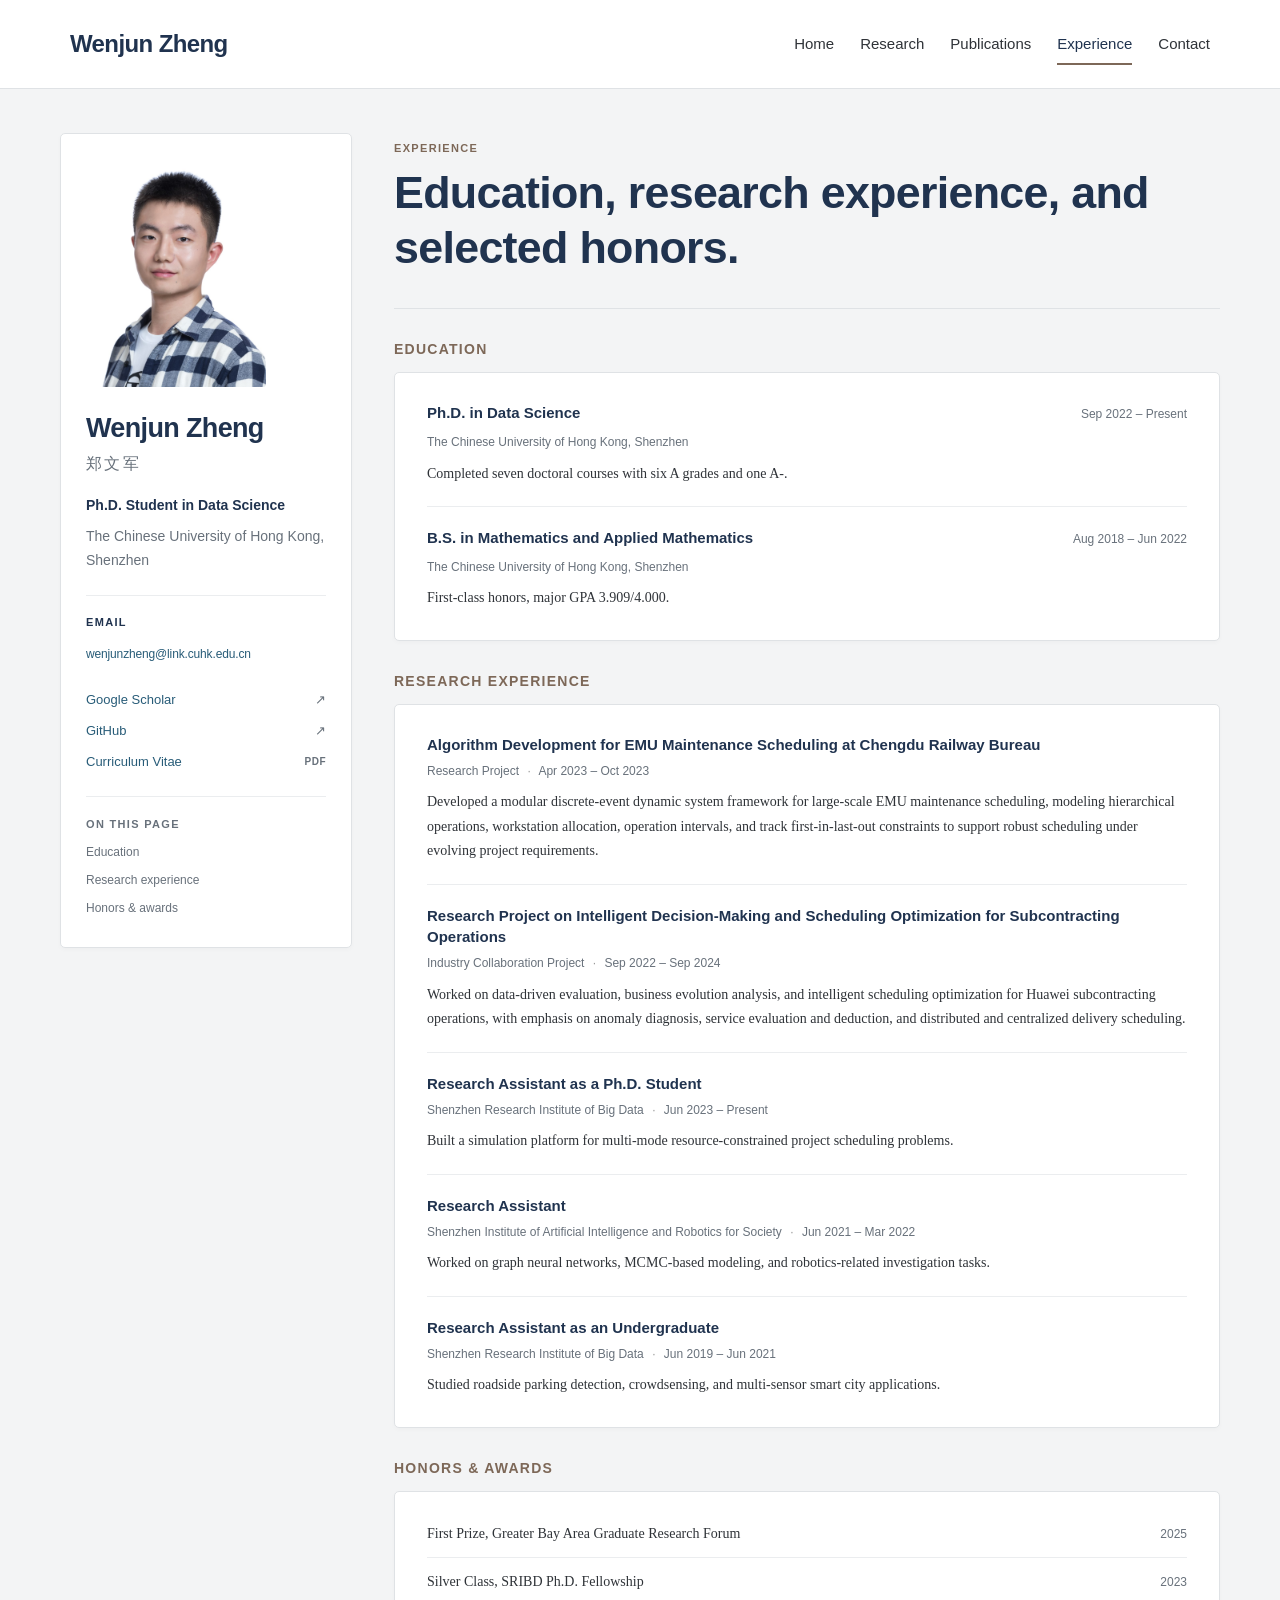
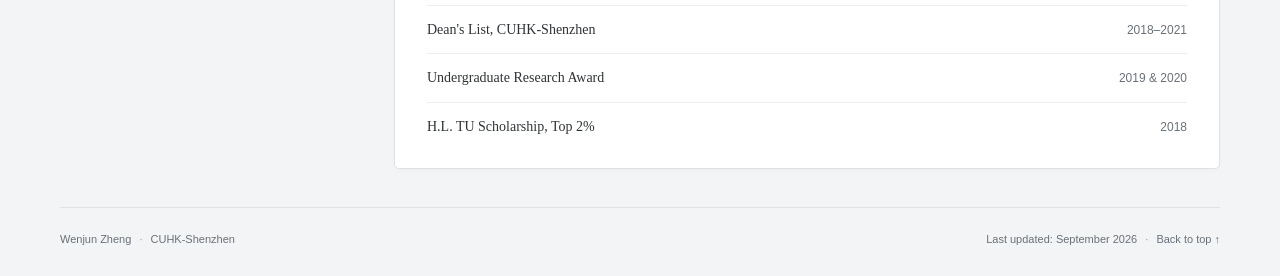
==== experience.html @ e7004875 "Streamline homepage with dedicated publication and experience pages" ====
<!DOCTYPE html>
<html lang="en">
<head>
  <meta charset="UTF-8">
  <meta name="viewport" content="width=device-width, initial-scale=1.0">
  <meta name="description" content="Education, research experience, and honors for Wenjun Zheng.">
  <title>Experience | Wenjun Zheng</title>
  <link rel="stylesheet" href="styles.css?v=20260928b">
</head>
<body id="top">
  <a class="skip-link" href="#main-content">Skip to content</a>
  <header class="site-header">
    <div class="header-inner">
      <a class="site-name" href="index.html">Wenjun Zheng</a>
      <nav class="site-nav" aria-label="Primary navigation">
        <a href="index.html">Home</a>
        <a href="project-apdpo.html">Research</a>
        <a href="publications.html">Publications</a>
        <a href="experience.html" aria-current="page">Experience</a>
        <a href="index.html#contact">Contact</a>
      </nav>
    </div>
  </header>

  <div class="page-shell">
    <div class="site-layout">
      <aside class="profile-card" aria-label="Profile">
        <div class="profile-summary">
          <img class="profile-photo" src="assets/wenjun-zheng.jpg" alt="Portrait of Wenjun Zheng" width="180" height="225">
          <div class="profile-identity">
            <h1 class="profile-name">Wenjun Zheng</h1>
            <p class="name-cn" lang="zh-CN">郑文军</p>
            <p class="profile-role">Ph.D. Student in Data Science</p>
            <p class="profile-affiliation">The Chinese University of Hong Kong, Shenzhen</p>
          </div>
        </div>
        <div class="profile-contact"><p class="eyebrow">Email</p><a class="email-link" href="mailto:wenjunzheng@link.cuhk.edu.cn">wenjunzheng@link.cuhk.edu.cn</a></div>
        <nav class="profile-links" aria-label="Academic profiles and CV">
          <a href="https://scholar.google.com/citations?user=0Aq3UvAAAAAJ&amp;hl=zh-CN" target="_blank" rel="noopener noreferrer">Google Scholar <span aria-hidden="true">↗</span></a>
          <a href="https://github.com/SimpleBoyGuy" target="_blank" rel="noopener noreferrer">GitHub <span aria-hidden="true">↗</span></a>
          <a href="assets/Wenjun_Zheng_CV.pdf" target="_blank" rel="noopener noreferrer">Curriculum Vitae <span class="link-format">PDF</span></a>
        </nav>
        <nav class="profile-contents" aria-label="On this page">
          <p class="eyebrow">On this page</p>
          <a href="#education">Education</a>
          <a href="#experience">Research experience</a>
          <a href="#honors">Honors &amp; awards</a>
        </nav>
      </aside>

      <main class="main-content" id="main-content" tabindex="-1">
        <section class="home-intro" aria-labelledby="page-title">
          <p class="eyebrow">Experience</p>
          <h1 id="page-title">Education, research experience, and selected honors.</h1>
        </section>

        <section class="content-section" id="education" aria-labelledby="education-title">
          <h2 class="section-label" id="education-title">Education</h2>
          <div class="card section-card entry-list">
            <article class="entry">
              <div class="entry-heading"><h3>Ph.D. in Data Science</h3><p class="entry-date">Sep 2022 – Present</p></div>
              <p class="entry-affiliation">The Chinese University of Hong Kong, Shenzhen</p>
              <p>Completed seven doctoral courses with six A grades and one A-.</p>
            </article>
            <article class="entry">
              <div class="entry-heading"><h3>B.S. in Mathematics and Applied Mathematics</h3><p class="entry-date">Aug 2018 – Jun 2022</p></div>
              <p class="entry-affiliation">The Chinese University of Hong Kong, Shenzhen</p>
              <p>First-class honors, major GPA 3.909/4.000.</p>
            </article>
          </div>
        </section>

        <section class="content-section" id="experience" aria-labelledby="experience-title">
          <h2 class="section-label" id="experience-title">Research Experience</h2>
          <div class="card section-card entry-list">
            <article class="entry">
              <h3>Algorithm Development for EMU Maintenance Scheduling at Chengdu Railway Bureau</h3>
              <p class="entry-affiliation">Research Project <span class="meta-separator">·</span> Apr 2023 – Oct 2023</p>
              <p>Developed a modular discrete-event dynamic system framework for large-scale EMU maintenance scheduling, modeling hierarchical operations, workstation allocation, operation intervals, and track first-in-last-out constraints to support robust scheduling under evolving project requirements.</p>
            </article>
            <article class="entry">
              <h3>Research Project on Intelligent Decision-Making and Scheduling Optimization for Subcontracting Operations</h3>
              <p class="entry-affiliation">Industry Collaboration Project <span class="meta-separator">·</span> Sep 2022 – Sep 2024</p>
              <p>Worked on data-driven evaluation, business evolution analysis, and intelligent scheduling optimization for Huawei subcontracting operations, with emphasis on anomaly diagnosis, service evaluation and deduction, and distributed and centralized delivery scheduling.</p>
            </article>
            <article class="entry">
              <h3>Research Assistant as a Ph.D. Student</h3>
              <p class="entry-affiliation">Shenzhen Research Institute of Big Data <span class="meta-separator">·</span> Jun 2023 – Present</p>
              <p>Built a simulation platform for multi-mode resource-constrained project scheduling problems.</p>
            </article>
            <article class="entry">
              <h3>Research Assistant</h3>
              <p class="entry-affiliation">Shenzhen Institute of Artificial Intelligence and Robotics for Society <span class="meta-separator">·</span> Jun 2021 – Mar 2022</p>
              <p>Worked on graph neural networks, MCMC-based modeling, and robotics-related investigation tasks.</p>
            </article>
            <article class="entry">
              <h3>Research Assistant as an Undergraduate</h3>
              <p class="entry-affiliation">Shenzhen Research Institute of Big Data <span class="meta-separator">·</span> Jun 2019 – Jun 2021</p>
              <p>Studied roadside parking detection, crowdsensing, and multi-sensor smart city applications.</p>
            </article>
          </div>
        </section>

        <section class="content-section" id="honors" aria-labelledby="honors-title">
          <h2 class="section-label" id="honors-title">Honors &amp; Awards</h2>
          <div class="card section-card">
            <ul class="dated-list">
              <li><span>First Prize, Greater Bay Area Graduate Research Forum</span><span class="list-date">2025</span></li>
              <li><span>Silver Class, SRIBD Ph.D. Fellowship</span><span class="list-date">2023</span></li>
              <li><span>Dean's List, CUHK-Shenzhen</span><span class="list-date">2018–2021</span></li>
              <li><span>Undergraduate Research Award</span><span class="list-date">2019 &amp; 2020</span></li>
              <li><span>H.L. TU Scholarship, Top 2%</span><span class="list-date">2018</span></li>
            </ul>
          </div>
        </section>
      </main>
    </div>
    <footer class="site-footer">
      <p>Wenjun Zheng <span class="meta-separator">·</span> CUHK-Shenzhen</p>
      <p>Last updated: September 2026 <span class="meta-separator">·</span> <a href="#top">Back to top ↑</a></p>
    </footer>
  </div>
</body>
</html>
---- styles.css ----
:root {
  color-scheme: light;
  --background: #f3f4f5;
  --paper: #ffffff;
  --text: #2f3338;
  --heading: #20334f;
  --muted: #68717b;
  --accent: #7d6858;
  --link: #285c78;
  --line: #dfe2e5;
  --soft-line: #ebedef;
  --sans: -apple-system, BlinkMacSystemFont, "Segoe UI", Arial, "Microsoft YaHei", sans-serif;
  --serif: Charter, "Bitstream Charter", "Sitka Text", Cambria, Georgia, serif;
}

* { box-sizing: border-box; }
html { scroll-behavior: smooth; scroll-padding-top: 24px; }
body { margin: 0; background: var(--background); color: var(--text); font: 17px/1.8 var(--serif); }
img { display: block; max-width: 100%; }
a { color: var(--link); text-decoration: none; text-underline-offset: 3px; }
a:hover { text-decoration: underline; }
a:focus-visible { outline: 2px solid var(--accent); outline-offset: 5px; border-radius: 2px; }
p { margin: 0 0 16px; }
p:last-child { margin-bottom: 0; }
h1, h2, h3 { color: var(--heading); font-family: var(--sans); line-height: 1.4; }
h1, h2, h3, figure { margin: 0; }
h3 { font-size: 17px; font-weight: 600; }
strong { font-weight: 700; }
section[id], main[id] { scroll-margin-top: 24px; }

.skip-link { position: absolute; z-index: 10; left: 20px; top: -80px; padding: 10px 16px; color: var(--heading); background: white; border: 2px solid var(--accent); font-family: var(--sans); }
.skip-link:focus { top: 10px; }
.sr-only { position: absolute; width: 1px; height: 1px; padding: 0; overflow: hidden; clip-path: inset(50%); white-space: nowrap; border: 0; }

.site-header { background: var(--paper); border-bottom: 1px solid var(--line); }
.header-inner { width: min(1140px, calc(100% - 64px)); min-height: 88px; margin: 0 auto; display: flex; align-items: center; justify-content: space-between; gap: 20px 40px; }
.site-name { font: 700 24px/1.4 var(--sans); letter-spacing: -.6px; color: var(--heading); white-space: nowrap; }
.site-name:hover { text-decoration: none; }
.site-nav { display: flex; flex-wrap: wrap; align-items: center; gap: 8px 26px; font: 500 15px/1.5 var(--sans); }
.site-nav a { padding: 10px 0 8px; color: var(--text); border-bottom: 2px solid transparent; }
.site-nav a:hover, .site-nav a[aria-current="page"] { color: var(--heading); border-bottom-color: var(--accent); text-decoration: none; }
.page-shell { width: min(1160px, calc(100% - 64px)); margin: 0 auto; padding: 44px 0 26px; }
.site-layout { display: grid; grid-template-columns: 292px minmax(0, 1fr); gap: 42px; align-items: start; }
.main-content { min-width: 0; }
.card, .profile-card { background: var(--paper); border: 1px solid var(--line); border-radius: 5px; box-shadow: 0 2px 5px rgba(25, 39, 52, .025); }
.profile-card { padding: 28px 25px; position: sticky; top: 28px; font-family: var(--sans); }
.profile-photo { width: 180px; height: 225px; object-fit: cover; object-position: center 28%; border-radius: 3px; margin-bottom: 23px; }
.profile-name { font-size: 27px; letter-spacing: -.65px; font-weight: 700; }
.name-cn { margin: 2px 0 15px; font-size: 16px; color: var(--muted); letter-spacing: .15em; }
.profile-role { margin-bottom: 9px; font-size: 14px; line-height: 1.6; color: var(--heading); font-weight: 600; }
.profile-affiliation { color: var(--muted); font-size: 14px; line-height: 1.7; }
.profile-contact { margin-top: 22px; padding-top: 18px; border-top: 1px solid var(--soft-line); }
.eyebrow { color: var(--accent); font: 700 11px/1.5 var(--sans); letter-spacing: .12em; text-transform: uppercase; margin: 0 0 8px; }
.profile-contact .eyebrow { color: var(--heading); }
.email-link { overflow-wrap: anywhere; }
.profile-contact .email-link { font-size: 12px; letter-spacing: -.15px; }
.profile-links { display: grid; gap: 8px; margin-top: 19px; font-size: 13px; }
.profile-links a { display: flex; gap: 10px; align-items: center; justify-content: space-between; }
.profile-links a > span { color: var(--muted); }
.link-format { font: 600 10px/1.4 var(--sans); letter-spacing: .05em; }
.profile-contents { display: grid; gap: 6px; margin-top: 22px; padding-top: 19px; border-top: 1px solid var(--soft-line); }
.profile-contents .eyebrow { margin-bottom: 4px; color: var(--muted); }
.profile-contents a { color: var(--muted); font-size: 12px; }

.content-section + .content-section { margin-top: 30px; }
.section-label { font: 700 14px/1.5 var(--sans); letter-spacing: .09em; color: var(--accent); text-transform: uppercase; margin: 0 0 12px; }
.section-card { padding: 29px 32px; }
.home-intro { padding: 7px 0 32px; border-bottom: 1px solid var(--line); }
.home-intro h1 { max-width: 780px; color: var(--heading); font: 600 clamp(2rem, 4vw, 2.8rem)/1.25 var(--sans); letter-spacing: -.7px; }
.home-intro + .content-section { margin-top: 30px; }
.highlight-list { margin: 0; padding-left: 22px; }
.highlight-list li + li { margin-top: 16px; }
.highlight-list a { margin-left: 6px; font: 600 13px/1.6 var(--sans); }
.see-also-grid { display: grid; grid-template-columns: 1fr 1fr; gap: 0 28px; padding-top: 0; padding-bottom: 0; }
.see-also-item { display: flex; flex-direction: column; gap: 4px; padding: 20px 0; border-bottom: 1px solid var(--soft-line); font-family: var(--sans); }
.see-also-item strong { color: var(--heading); font-size: 15px; }
.see-also-item span { color: var(--muted); font-size: 13px; }
.card-title { font-size: 22px; font-weight: 650; margin-bottom: 15px; letter-spacing: -.4px; }
.research-note { margin-top: 22px; border-left: 2px solid #bda578; padding: 2px 0 2px 17px; font-style: italic; color: var(--muted); font-size: 15px; }
.interest-list { list-style: none; padding: 0; margin: 19px 0 25px; display: grid; grid-template-columns: 1fr 1fr; gap: 12px 24px; color: var(--heading); font: 500 13px/1.55 var(--sans); }
.interest-list li { border-left: 2px solid #c9b58e; padding-left: 12px; }
.featured-project { border-top: 1px solid var(--line); padding-top: 24px; display: grid; grid-template-columns: 180px minmax(0, 1fr); align-items: center; gap: 24px; }
.project-thumbnail { display: block; padding: 7px; border: 1px solid var(--line); border-radius: 3px; background: white; }
.project-thumbnail img { width: 100%; height: auto; }
.featured-project .eyebrow { font-size: 10px; margin-bottom: 5px; }
.featured-project h3 { font-size: 18px; margin-bottom: 8px; }
.featured-project h3 a { color: var(--heading); }
.featured-project p:not(.eyebrow) { color: var(--muted); font-size: 14px; line-height: 1.65; margin-bottom: 12px; }
.text-links { display: flex; flex-wrap: wrap; gap: 8px 22px; font: 600 12px/1.8 var(--sans); }
.text-links .link-format { margin-left: 3px; }
.section-heading { display: flex; flex-wrap: wrap; gap: 0 16px; align-items: baseline; justify-content: space-between; margin-bottom: 12px; }
.section-heading .section-label { margin: 0; }
.section-link { font: 400 12px/1.75 var(--sans); }
.publication + .publication { margin-top: 20px; padding-top: 20px; border-top: 1px solid var(--soft-line); }
.pub-title { margin-bottom: 7px; font: 600 16px/1.5 var(--sans); }
.pub-title a { color: var(--heading); }
.pub-authors, .pub-venue { font-size: 14px; line-height: 1.7; margin: 0; }
.pub-venue { color: var(--muted); }
.pub-links { margin-top: 8px; }
.entry + .entry { border-top: 1px solid var(--soft-line); padding-top: 20px; margin-top: 20px; }
.entry h3 { font-size: 15px; }
.entry p { font-size: 14px; line-height: 1.75; margin-top: 8px; }
.entry .entry-affiliation { color: var(--muted); font: 400 12px/1.8 var(--sans); margin-top: 6px; margin-bottom: 0; }
.entry-heading { display: flex; flex-wrap: wrap; justify-content: space-between; align-items: baseline; gap: 5px 18px; }
.entry-heading h3 { flex: 1 1 270px; }
.entry-heading .entry-date { color: var(--muted); font: 400 12px/1.8 var(--sans); margin: 0; white-space: nowrap; }
.meta-separator { padding: 0 5px; color: #999; }
.dated-list { list-style: none; margin: 0; padding: 0; font-size: 14px; }
.dated-list li { display: flex; justify-content: space-between; gap: 10px 28px; align-items: baseline; }
.dated-list li + li { border-top: 1px solid var(--soft-line); margin-top: 11px; padding-top: 11px; }
.list-date { color: var(--muted); font: 400 12px/1.8 var(--sans); white-space: nowrap; }
.contact-card h3 { font-size: 15px; }
.contact-card p { color: var(--muted); font-size: 14px; margin: 7px 0 14px; }
.contact-card > a { font-size: 15px; }
.site-footer { border-top: 1px solid var(--line); padding: 22px 0 0; margin-top: 38px; display: flex; flex-wrap: wrap; justify-content: space-between; gap: 10px 25px; color: var(--muted); font: 400 11px/1.8 var(--sans); }
.site-footer p { margin: 0; }
.site-footer a { color: var(--muted); }

/* Research project shares the homepage's layout and typography. */
.sidebar-title { font-size: 22px; letter-spacing: -.4px; margin-bottom: 14px; }
.sidebar-links { display: grid; gap: 0; margin-top: 22px; font-size: 14px; }
.sidebar-links a { display: block; padding: 10px 0; border-top: 1px solid var(--soft-line); }
.project-intro { padding: 30px; margin-bottom: 30px; }
.project-title { font-size: clamp(26px, 3vw, 36px); letter-spacing: -.7px; margin: 10px 0; }
.subtitle { color: var(--muted); font-family: var(--sans); font-size: 16px; line-height: 1.65; }
.intro { margin: 18px 0 0; }
.paper-figure { margin-top: 22px; }
.figure-image { width: 100%; height: auto; border: 1px solid var(--soft-line); border-radius: 3px; background: white; }
.figure-caption { color: var(--muted); font-size: 13px; line-height: 1.75; margin-top: 12px; }
.table-caption { font-size: 14px; color: var(--muted); margin: 24px 0 12px; }
.table-wrap { overflow-x: auto; border: 1px solid var(--line); border-radius: 3px; }
.table-wrap:focus-visible { outline: 2px solid var(--accent); outline-offset: 4px; }
.benchmark-table { border-collapse: collapse; width: 100%; min-width: 490px; font: 13px/1.6 var(--sans); }
.benchmark-table th, .benchmark-table td { padding: 12px 14px; text-align: right; border-bottom: 1px solid var(--soft-line); }
.benchmark-table th { color: var(--heading); background: var(--background); font-weight: 600; }
.benchmark-table th:first-child, .benchmark-table td:first-child { text-align: left; }
.benchmark-table tbody tr:last-child td { border-bottom: 0; }
.plain-list { padding-left: 20px; margin: 0; }
.plain-list li + li { margin-top: 14px; }

@media (min-width: 901px) and (max-height: 850px) {
  .profile-card { position: static; }
}

@media (max-width: 1000px) {
  .site-layout { grid-template-columns: 252px minmax(0, 1fr); gap: 30px; }
  .profile-card { padding: 23px 20px; }
  .profile-contact .email-link { font-size: 11px; }
  .section-card { padding: 26px; }
  .site-nav { gap: 8px 20px; }
  .featured-project { grid-template-columns: 1fr; gap: 20px; }
  .project-thumbnail { max-width: 320px; }
}

@media (max-width: 900px) {
  .header-inner { padding: 19px 0 14px; min-height: 0; flex-wrap: wrap; gap: 9px 30px; }
  .site-layout { grid-template-columns: minmax(0, 1fr); gap: 30px; }
  .profile-card { position: static; padding: 25px; display: grid; grid-template-columns: minmax(0, 1fr) auto; column-gap: 26px; }
  .profile-summary { grid-column: 1 / -1; display: flex; align-items: center; gap: 25px; }
  .profile-photo { width: 132px; height: 165px; margin-bottom: 0; }
  .profile-name { font-size: 26px; }
  .profile-role { margin-bottom: 5px; }
  .profile-affiliation { margin: 0; }
  .desktop-break { display: none; }
  .profile-contact { margin-top: 20px; padding-top: 16px; }
  .profile-contact .email-link { font-size: 13px; }
  .profile-links { margin-top: 20px; padding-top: 16px; border-top: 1px solid var(--soft-line); gap: 4px; min-width: 150px; }
  .profile-contents { display: flex; flex-wrap: wrap; gap: 8px 19px; grid-column: 1 / -1; margin-top: 18px; padding-top: 15px; }
  .profile-contents .eyebrow { display: none; }
  .project-sidebar { display: block; }
  .project-sidebar .sidebar-links { display: flex; flex-wrap: wrap; gap: 4px 20px; margin-top: 14px; }
  .project-sidebar .sidebar-links a { border-top: 0; padding: 5px 0; }
  .featured-project { grid-template-columns: 180px minmax(0, 1fr); }
}

@media (max-width: 540px) {
  body { font-size: 16px; line-height: 1.8; }
  .header-inner, .page-shell { width: calc(100% - 32px); }
  .page-shell { padding-top: 24px; }
  .site-name { font-size: 23px; }
  .site-nav { gap: 3px 19px; font-size: 13px; }
  .site-nav a { padding: 7px 0 5px; }
  .profile-card { display: block; padding: 20px; }
  .profile-summary { gap: 18px; align-items: flex-start; }
  .profile-photo { width: 90px; height: 113px; flex: 0 0 90px; }
  .profile-name { font-size: 21px; letter-spacing: -.5px; }
  .name-cn { font-size: 14px; margin: 1px 0 8px; }
  .profile-role, .profile-affiliation { font-size: 12px; }
  .profile-links { display: flex; flex-wrap: wrap; gap: 8px 18px; border-top: 0; padding-top: 0; margin-top: 13px; font-size: 12px; }
  .profile-links a { gap: 5px; }
  .profile-contents { gap: 7px 17px; }
  .section-card, .project-intro { padding: 21px 20px; }
  .section-label { font-size: 12px; }
  .section-heading { row-gap: 6px; }
  .card-title { font-size: 20px; }
  .content-section + .content-section { margin-top: 25px; }
  .research-note { font-size: 14px; padding-left: 13px; }
  .interest-list { grid-template-columns: 1fr; gap: 12px; }
  .see-also-grid { grid-template-columns: 1fr; }
  .featured-project { grid-template-columns: 1fr; }
  .project-thumbnail { max-width: 100%; }
  .pub-title { font-size: 15px; }
  .dated-list li { flex-wrap: wrap; gap: 2px 20px; }
  .list-date { min-width: 5em; }
  .site-footer { margin-top: 28px; }
}

@media (prefers-reduced-motion: reduce) {
  html { scroll-behavior: auto; }
}

@media print {
  body { background: white; color: black; font-size: 11pt; }
  .site-header, .profile-contents, .skip-link, .site-footer { display: none; }
  .page-shell { width: 100%; padding: 0; }
  .site-layout { display: block; }
  .profile-card { position: static; border: 0; box-shadow: none; padding: 0 0 20px; }
  .profile-summary { display: flex; gap: 24px; }
  .profile-photo { width: 100px; height: 125px; margin-bottom: 0; }
  .profile-contact, .profile-links { margin-top: 10px; padding-top: 0; border-top: 0; }
  .profile-links { display: flex; gap: 20px; }
  .section-card, .project-intro { border: 0; box-shadow: none; padding: 0; }
  .publication, .entry, .paper-figure { break-inside: avoid; }
  .table-wrap { overflow: visible; }
  .benchmark-table { min-width: 0; }
}
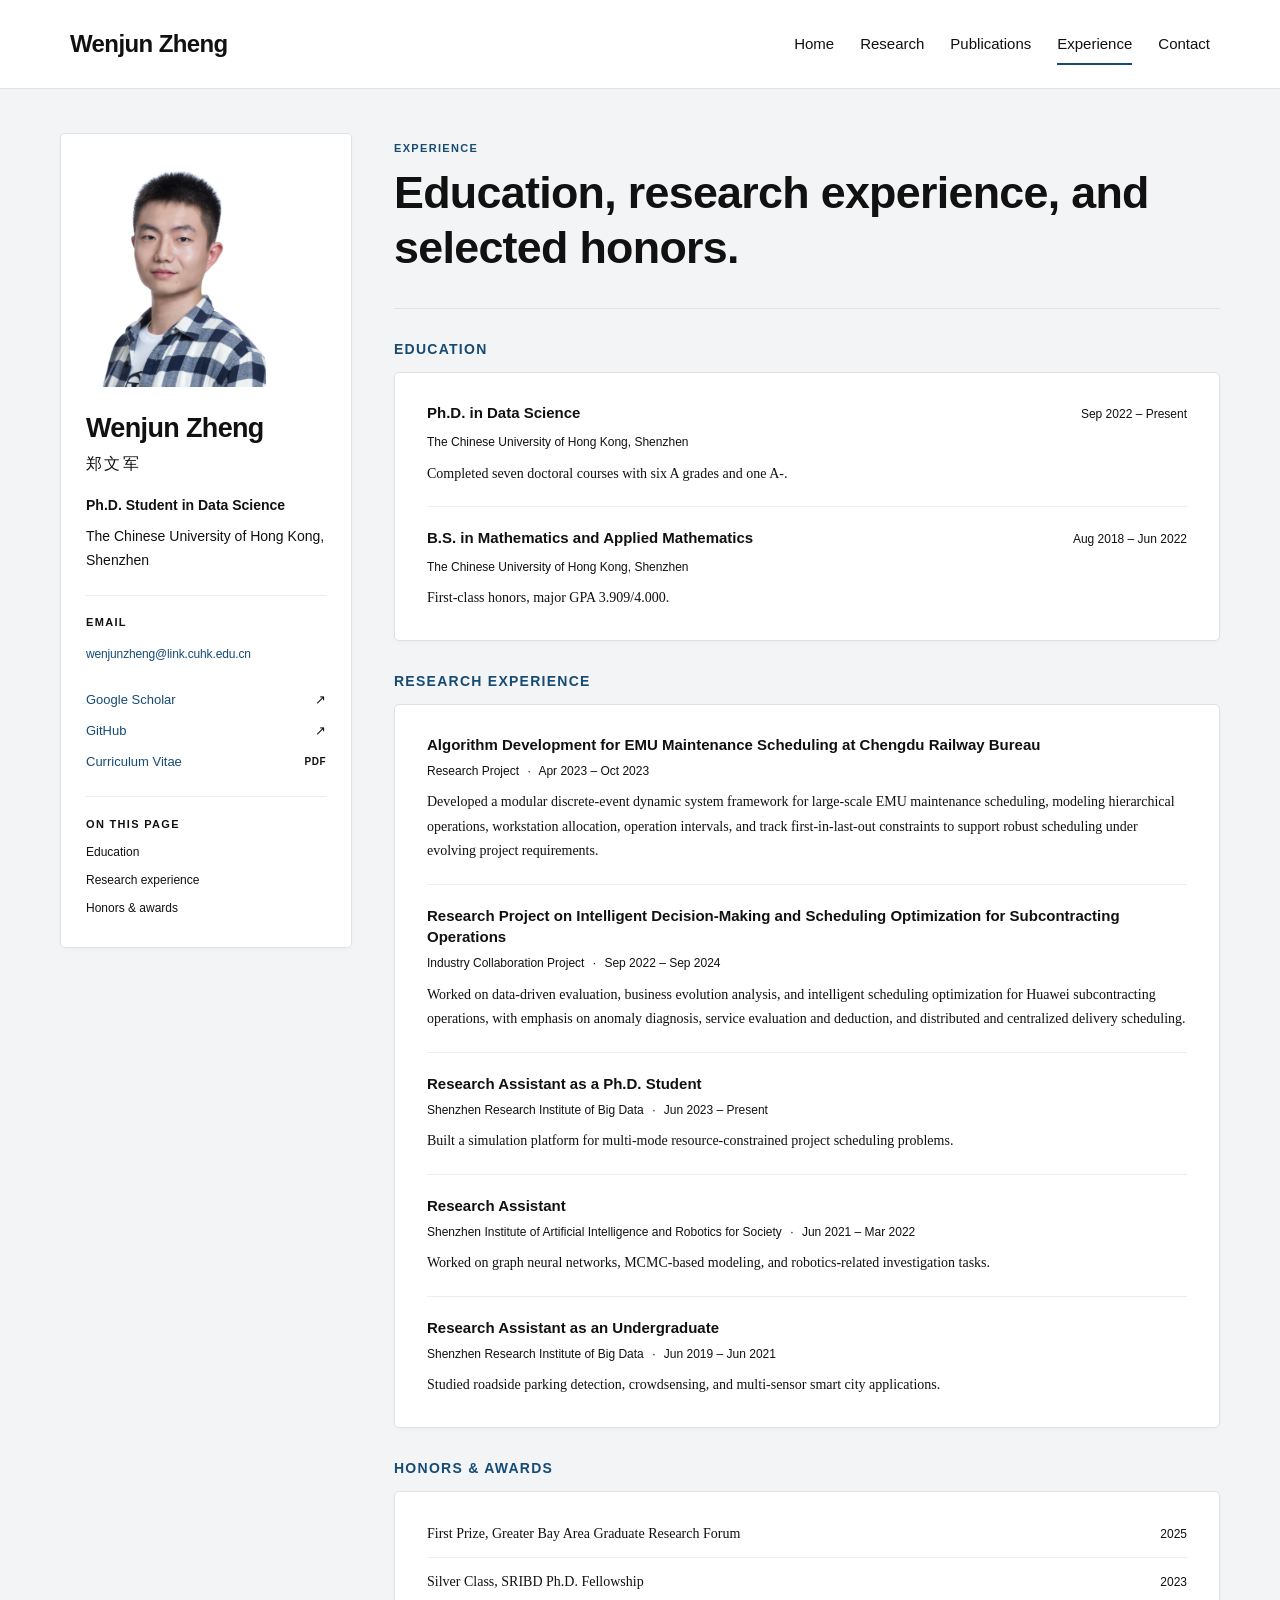
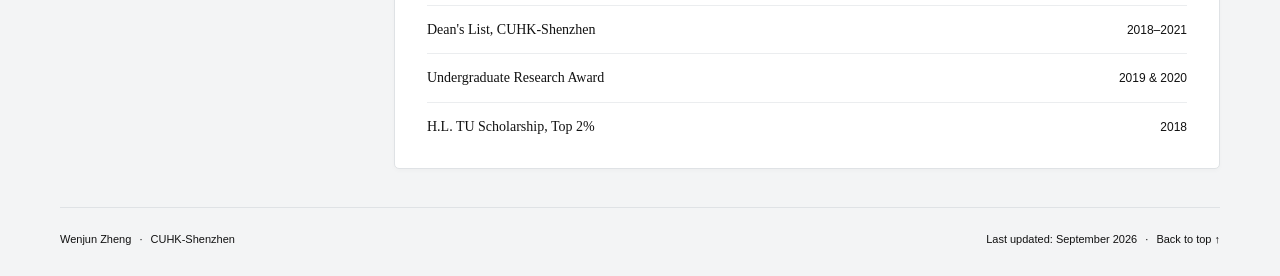
==== commit 60a8d79a: "Use dark text and simplify homepage introduction typography" ====
--- a/experience.html
+++ b/experience.html
@@ -5,7 +5,7 @@
   <meta name="viewport" content="width=device-width, initial-scale=1.0">
   <meta name="description" content="Education, research experience, and honors for Wenjun Zheng.">
   <title>Experience | Wenjun Zheng</title>
-  <link rel="stylesheet" href="styles.css?v=20260928b">
+  <link rel="stylesheet" href="styles.css?v=20260929">
 </head>
 <body id="top">
   <a class="skip-link" href="#main-content">Skip to content</a>
--- a/styles.css
+++ b/styles.css
@@ -2,11 +2,11 @@
   color-scheme: light;
   --background: #f3f4f5;
   --paper: #ffffff;
-  --text: #2f3338;
-  --heading: #20334f;
-  --muted: #68717b;
-  --accent: #7d6858;
-  --link: #285c78;
+  --text: #111111;
+  --heading: #111111;
+  --muted: var(--text);
+  --accent: #164b74;
+  --link: #164b74;
   --line: #dfe2e5;
   --soft-line: #ebedef;
   --sans: -apple-system, BlinkMacSystemFont, "Segoe UI", Arial, "Microsoft YaHei", sans-serif;
@@ -67,6 +67,8 @@
 .section-card { padding: 29px 32px; }
 .home-intro { padding: 7px 0 32px; border-bottom: 1px solid var(--line); }
 .home-intro h1 { max-width: 780px; color: var(--heading); font: 600 clamp(2rem, 4vw, 2.8rem)/1.25 var(--sans); letter-spacing: -.7px; }
+.homepage-intro { padding: 7px 0 24px; }
+.homepage-summary { max-width: 38em; margin: 10px 0 0; font: 400 20px/1.7 var(--serif); color: var(--text); }
 .home-intro + .content-section { margin-top: 30px; }
 .highlight-list { margin: 0; padding-left: 22px; }
 .highlight-list li + li { margin-top: 16px; }
@@ -104,7 +106,7 @@
 .entry-heading { display: flex; flex-wrap: wrap; justify-content: space-between; align-items: baseline; gap: 5px 18px; }
 .entry-heading h3 { flex: 1 1 270px; }
 .entry-heading .entry-date { color: var(--muted); font: 400 12px/1.8 var(--sans); margin: 0; white-space: nowrap; }
-.meta-separator { padding: 0 5px; color: #999; }
+.meta-separator { padding: 0 5px; color: inherit; }
 .dated-list { list-style: none; margin: 0; padding: 0; font-size: 14px; }
 .dated-list li { display: flex; justify-content: space-between; gap: 10px 28px; align-items: baseline; }
 .dated-list li + li { border-top: 1px solid var(--soft-line); margin-top: 11px; padding-top: 11px; }
@@ -191,6 +193,7 @@
   .profile-contents { gap: 7px 17px; }
   .section-card, .project-intro { padding: 21px 20px; }
   .section-label { font-size: 12px; }
+  .homepage-summary { font-size: 18px; }
   .section-heading { row-gap: 6px; }
   .card-title { font-size: 20px; }
   .content-section + .content-section { margin-top: 25px; }
